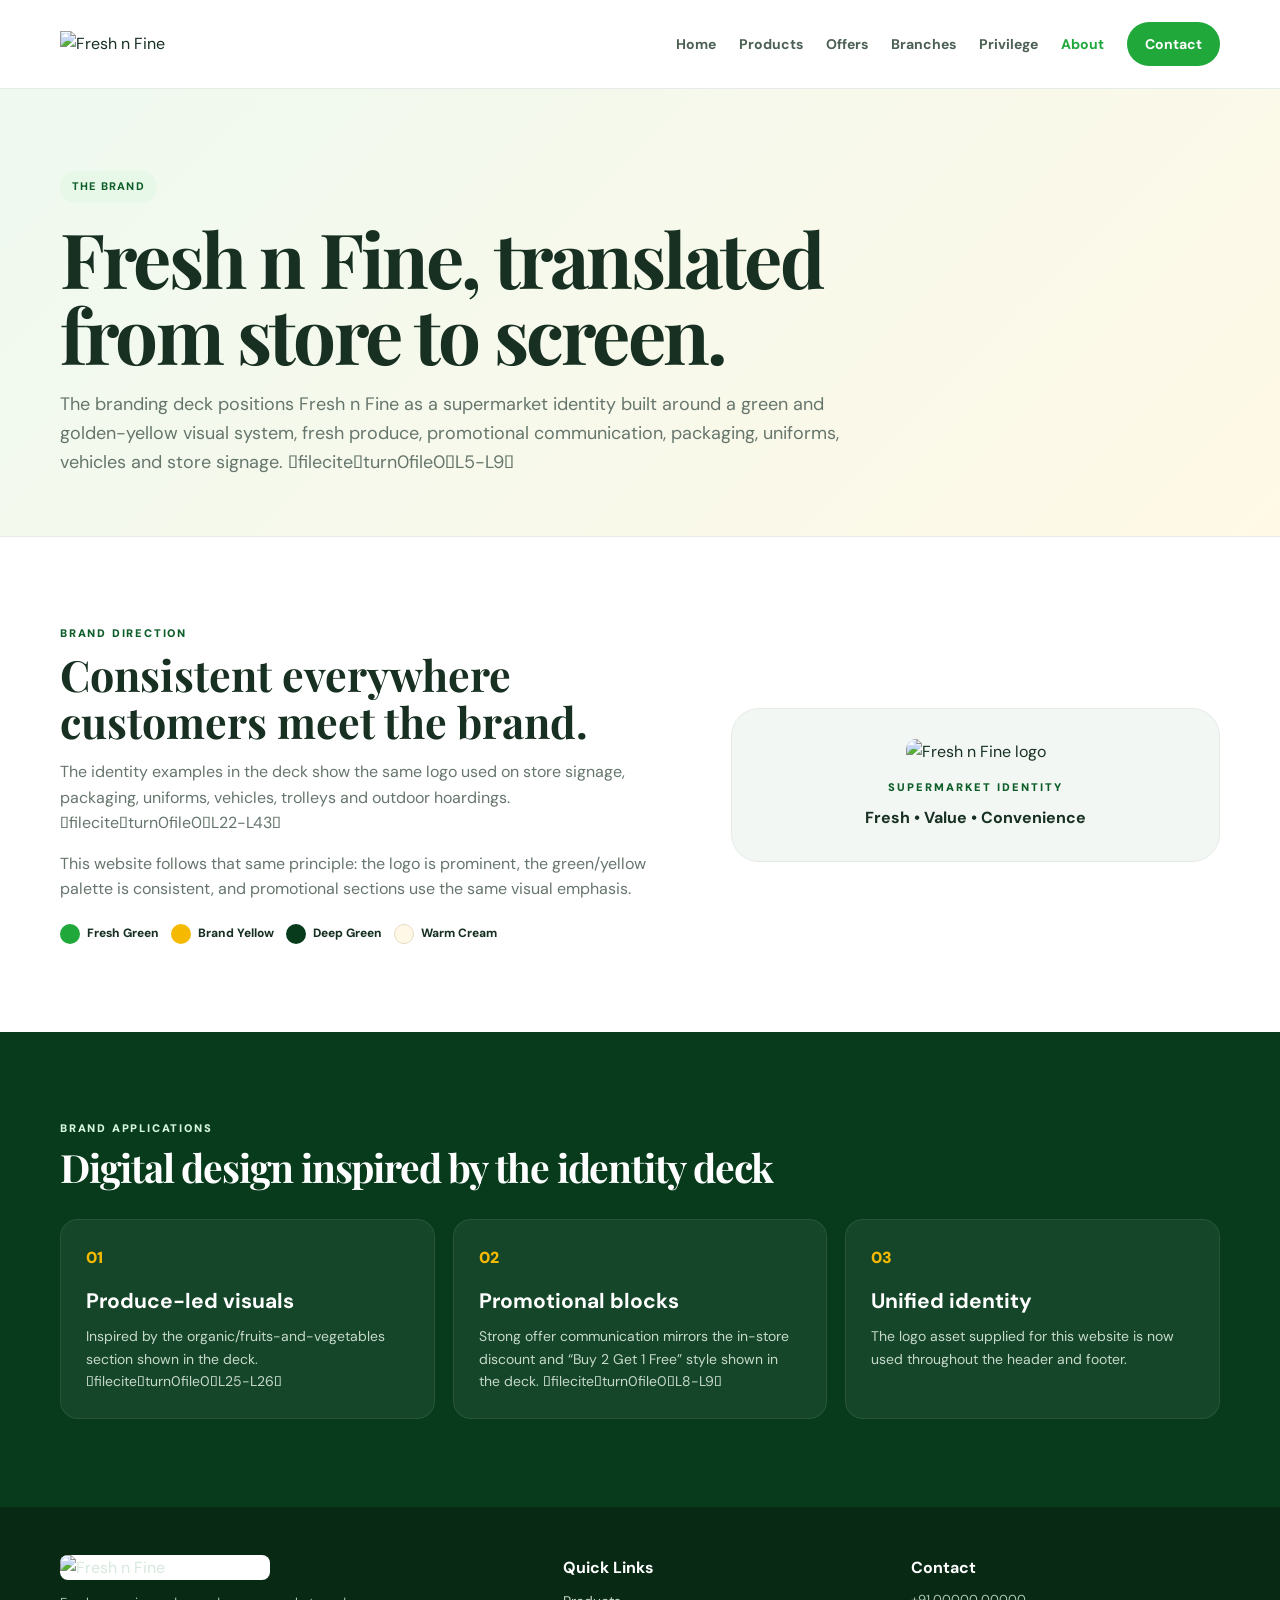
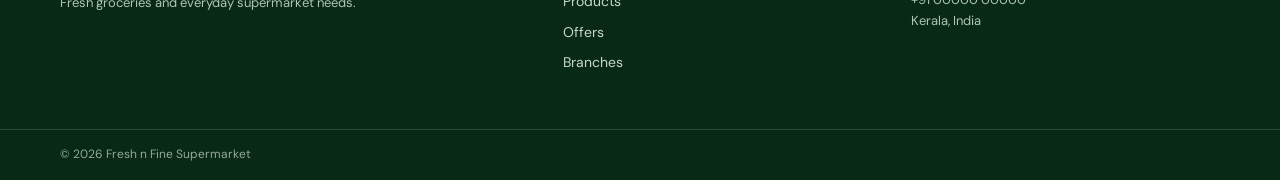
==== about.html @ 80d02c14 "Add files via upload" ====
<!DOCTYPE html>
<html lang="en"><head><meta charset="UTF-8"><meta name="viewport" content="width=device-width, initial-scale=1.0"><meta name="description" content="About Fresh n Fine Supermarket."><title>Fresh n Fine | About</title><link rel="stylesheet" href="style.css"></head>
<body>
<header class="header"><div class="container nav-wrap"><a class="brand" href="index.html"><img src="assets/fresh-n-fine-logo.jpg" alt="Fresh n Fine"></a><button class="menu-toggle" aria-label="Open navigation">☰</button><nav class="nav"><a href="index.html">Home</a><a href="products.html">Products</a><a href="offers.html">Offers</a><a href="branches.html">Branches</a><a href="privilege.html">Privilege</a><a class="active" href="about.html">About</a><a class="nav-button" href="contact.html">Contact</a></nav></div></header>
<main>
<section class="page-hero"><div class="container"><span class="pill">THE BRAND</span><h1>Fresh n Fine, translated from store to screen.</h1><p>The branding deck positions Fresh n Fine as a supermarket identity built around a green and golden-yellow visual system, fresh produce, promotional communication, packaging, uniforms, vehicles and store signage. fileciteturn0file0L5-L9</p></div></section>
<section class="section"><div class="container about-grid-new">
<div><span class="section-kicker">BRAND DIRECTION</span><h2>Consistent everywhere customers meet the brand.</h2><p>The identity examples in the deck show the same logo used on store signage, packaging, uniforms, vehicles, trolleys and outdoor hoardings. fileciteturn0file0L22-L43</p><p>This website follows that same principle: the logo is prominent, the green/yellow palette is consistent, and promotional sections use the same visual emphasis.</p><div class="brand-swatches"><span><i class="swatch swatch-green"></i>Fresh Green</span><span><i class="swatch swatch-yellow"></i>Brand Yellow</span><span><i class="swatch swatch-dark"></i>Deep Green</span><span><i class="swatch swatch-cream"></i>Warm Cream</span></div></div>
<div class="identity-card"><img src="assets/fresh-n-fine-logo.jpg" alt="Fresh n Fine logo"><span>SUPERMARKET IDENTITY</span><b>Fresh • Value • Convenience</b></div>
</div></section>
<section class="section section-dark"><div class="container"><div class="heading-row"><div><span class="section-kicker light">BRAND APPLICATIONS</span><h2>Digital design inspired by the identity deck</h2></div></div><div class="application-grid"><div><span>01</span><h3>Produce-led visuals</h3><p>Inspired by the organic/fruits-and-vegetables section shown in the deck. fileciteturn0file0L25-L26</p></div><div><span>02</span><h3>Promotional blocks</h3><p>Strong offer communication mirrors the in-store discount and “Buy 2 Get 1 Free” style shown in the deck. fileciteturn0file0L8-L9</p></div><div><span>03</span><h3>Unified identity</h3><p>The logo asset supplied for this website is now used throughout the header and footer.</p></div></div></div></section>
</main>
<footer class="footer"><div class="container footer-grid"><div><img src="assets/fresh-n-fine-logo.jpg" class="footer-logo" alt="Fresh n Fine"><p>Fresh groceries and everyday supermarket needs.</p></div><div><h4>Quick Links</h4><a href="products.html">Products</a><a href="offers.html">Offers</a><a href="branches.html">Branches</a></div><div><h4>Contact</h4><p>+91 00000 00000</p><p>Kerala, India</p></div></div><div class="footer-bottom"><div class="container">© <span id="year"></span> Fresh n Fine Supermarket</div></div></footer>
<script src="script.js"></script></body></html>
---- style.css ----
@import url('https://fonts.googleapis.com/css2?family=DM+Sans:wght@400;500;600;700&family=Playfair+Display:wght@700;800&display=swap');
:root{--green:#20a83b;--green-dark:#0e5e2a;--green-deep:#073b1c;--yellow:#f5b900;--orange:#f39a00;--cream:#fff8e6;--text:#173022;--muted:#66766d;--line:#e5ebe6;--white:#fff;--shadow:0 18px 50px rgba(12,64,30,.10)}
*{box-sizing:border-box;margin:0;padding:0}html{scroll-behavior:smooth}body{font-family:"DM Sans",Arial,sans-serif;color:var(--text);background:#fff;line-height:1.6}a{text-decoration:none;color:inherit}.container{width:min(1160px,92%);margin:auto}
.topbar{background:var(--green-deep);color:#d9f6df;font-size:12px}.topbar-inner{display:flex;justify-content:space-between;padding:8px 0}.header{position:sticky;top:0;z-index:50;background:rgba(255,255,255,.96);backdrop-filter:blur(10px);border-bottom:1px solid var(--line)}.nav-wrap{display:flex;align-items:center;justify-content:space-between;min-height:88px;gap:20px}.brand img{width:205px;height:auto;display:block}.nav{display:flex;align-items:center;gap:23px;font-size:14px;font-weight:700}.nav a{padding:10px 0;color:#4c6054}.nav a:hover,.nav a.active{color:var(--green)}.nav-button{background:var(--green);color:#fff!important;border-radius:999px;padding:11px 18px!important}.menu-toggle{display:none;border:0;background:none;font-size:28px;color:var(--green-deep)}
.hero{position:relative;overflow:hidden;background:linear-gradient(135deg,#f3fff4 0%,#fffdf4 48%,#fff 100%);padding:84px 0 70px}.hero-grid{display:grid;grid-template-columns:1.02fr .98fr;gap:56px;align-items:center;position:relative;z-index:2}.pill{display:inline-block;background:#e7f8e8;color:var(--green-dark);padding:7px 12px;border-radius:999px;font-weight:800;font-size:11px;letter-spacing:1.2px}.hero h1,.page-hero h1{font-family:"Playfair Display",Georgia,serif;font-size:clamp(48px,6vw,76px);line-height:1.01;letter-spacing:-2.8px;margin:17px 0}.hero h1 span{color:var(--green)}.hero-copy>p:not(.pill){font-size:18px;color:var(--muted);max-width:600px}.hero-buttons{display:flex;gap:12px;flex-wrap:wrap;margin:28px 0 18px}.btn{display:inline-flex;align-items:center;justify-content:center;border-radius:11px;padding:13px 18px;font-weight:800;border:1px solid transparent;cursor:pointer}.btn-primary{background:var(--green);color:#fff}.btn-primary:hover{background:#14882d}.btn-secondary{border-color:#bad3c0;background:#fff;color:var(--green-dark)}.btn-yellow{background:var(--yellow);color:#3d3200}.btn-dark{background:var(--green-deep);color:#fff}.btn-light{background:#fff;color:var(--green-dark)}.hero-trust{display:flex;gap:14px;flex-wrap:wrap;color:#65766b;font-size:12px}.hero-visual{min-height:470px;position:relative;background:radial-gradient(circle at 50% 45%,#fff 0 25%,#fff7d9 26% 47%,transparent 48%),linear-gradient(160deg,#ffe9a6,#fffdf3);border-radius:40px;box-shadow:var(--shadow);overflow:hidden}.hero-visual:after{content:"";position:absolute;inset:20px;border:2px dashed rgba(32,168,59,.18);border-radius:32px}.fresh-badge{position:absolute;right:22px;top:22px;background:var(--yellow);color:var(--green-deep);width:105px;height:105px;border-radius:50%;display:grid;place-content:center;text-align:center;line-height:1.1;font-weight:800;font-size:12px;z-index:3}.fresh-badge strong{font-size:16px}.produce-orbit{position:absolute;z-index:3;width:76px;height:76px;border-radius:50%;display:grid;place-items:center;background:#fff;box-shadow:0 10px 28px rgba(23,48,34,.12);font-size:40px}.orbit-a{left:12%;top:20%}.orbit-b{right:17%;top:31%}.orbit-c{left:20%;bottom:18%}.orbit-d{right:13%;bottom:17%}.basket{position:absolute;left:50%;bottom:45px;transform:translateX(-50%);width:74%;padding:26px 20px 32px;background:var(--green);border-radius:34px 34px 22px 22px;color:#fff;text-align:center;box-shadow:0 18px 35px rgba(20,120,46,.25)}.basket:before{content:"";position:absolute;left:10%;right:10%;top:-25px;height:40px;border:10px solid var(--green);border-bottom:0;border-radius:40px 40px 0 0}.basket-label{font-weight:900;letter-spacing:1px;font-size:13px}.basket-items{font-size:54px;line-height:1.1;margin-top:7px}
.quick-links{background:#fff;border-bottom:1px solid var(--line)}.quick-grid{display:grid;grid-template-columns:repeat(4,1fr)}.quick-grid>a{display:flex;align-items:center;gap:13px;padding:22px 18px;border-right:1px solid var(--line)}.quick-grid>a:last-child{border-right:0}.quick-grid>a>span{font-size:30px}.quick-grid b{display:block}.quick-grid small{display:block;color:#77867d;font-size:12px}
.section{padding:88px 0}.heading-row{display:flex;align-items:end;justify-content:space-between;gap:20px;margin-bottom:30px}.section-kicker{display:block;color:var(--green-dark);font-size:11px;letter-spacing:1.8px;font-weight:900;margin-bottom:8px}.section-kicker.light{color:#d6f6dd}.heading-row h2,.produce-copy h2,.privilege-box h2,.cta h2{font-family:"Playfair Display",Georgia,serif;font-size:39px;line-height:1.12;letter-spacing:-1.2px}.text-link{color:var(--green);font-weight:800}.category-grid{display:grid;grid-template-columns:repeat(4,1fr);gap:17px}.category-card{position:relative;min-height:260px;padding:25px;border-radius:22px;border:1px solid rgba(0,0,0,.04);overflow:hidden}.category-card>span{font-size:11px;font-weight:900;opacity:.55}.category-icon{font-size:47px;margin:20px 0}.category-card h3{font-size:24px}.category-card p{font-size:14px;margin-top:4px;color:#627067}.category-green{background:#e9f8ea}.category-yellow{background:#fff4cb}.category-cream{background:#fffaf0}.category-dark{background:var(--green-deep);color:#fff}.category-dark p{color:#c2d7c9}
.offer-banner{background:var(--green-deep);color:#fff;padding:52px 0;position:relative;overflow:hidden}.offer-banner:after{content:"";position:absolute;right:-100px;top:-110px;width:300px;height:300px;background:var(--yellow);border-radius:50%;opacity:.9}.offer-banner-inner{display:flex;align-items:center;justify-content:space-between;gap:25px;position:relative;z-index:2}.offer-banner h2{font-family:"Playfair Display",Georgia,serif;font-size:42px}.offer-banner p{color:#c7ddd0;max-width:660px}
.produce-grid{display:grid;grid-template-columns:1.05fr .95fr;gap:55px;align-items:center}.produce-photo{min-height:470px;border-radius:30px;background:linear-gradient(135deg,rgba(9,84,28,.35),rgba(9,84,28,.65)),url("assets/fresh-n-fine-logo.jpg") center/cover no-repeat;position:relative;overflow:hidden}.produce-photo:after{content:"🥬  🍅  🥕  🍊  🍎  🥦";position:absolute;left:25px;bottom:25px;font-size:46px;word-spacing:12px;filter:drop-shadow(0 7px 8px rgba(0,0,0,.15))}.photo-overlay{position:absolute;left:28px;right:28px;top:28px;color:#fff}.photo-overlay h2{font-family:"Playfair Display",Georgia,serif;font-size:42px;max-width:520px;line-height:1.05}.photo-overlay p{max-width:560px;margin-top:12px;color:#e8f7ed}.produce-copy>p{color:var(--muted);margin:14px 0}.check-list{display:grid;gap:9px;margin:18px 0 25px}.check-list div{font-weight:700;font-size:14px}
.privilege-preview{background:var(--cream);padding:72px 0}.privilege-box{display:grid;grid-template-columns:360px 1fr;gap:55px;align-items:center}.privilege-box p{color:var(--muted);margin:15px 0 22px}.privilege-card-art,.card-mock{border-radius:23px;background:linear-gradient(135deg,#07130d,#173e26 60%,#e6a900);color:#fff;padding:24px;min-height:225px;box-shadow:0 22px 45px rgba(20,50,30,.2);position:relative;overflow:hidden}.privilege-card-art:after,.card-mock:after{content:"";position:absolute;right:-50px;bottom:-50px;width:190px;height:190px;border:16px solid rgba(245,185,0,.75);border-radius:50%}.pc-logo{width:42px;height:42px;border-radius:50%;background:var(--yellow);color:var(--green-deep);display:grid;place-items:center;font-weight:900}.pc-title{font-size:20px;font-weight:800;margin-top:9px}.pc-sub{font-size:10px;letter-spacing:2px}.pc-name{font-family:cursive;font-size:42px;color:var(--yellow);margin-top:25px}.privilege-card-art small{background:var(--yellow);color:#3d3200;padding:5px 8px;position:absolute;right:18px;bottom:18px;font-weight:900}
.branch-preview{background:#f8fbf8}.branch-mini-grid{display:grid;grid-template-columns:repeat(3,1fr);gap:16px}.branch-mini-grid a{background:#fff;border:1px solid var(--line);border-radius:18px;padding:24px;display:block}.branch-mini-grid strong{display:block;color:var(--green);font-size:13px}.branch-mini-grid span{display:block;font-size:20px;font-weight:800;margin:8px 0 2px}.branch-mini-grid small{color:#728077}
.cta{background:var(--green);color:#fff;padding:56px 0}.cta-inner{display:flex;align-items:center;justify-content:space-between;gap:25px}.cta p{color:#d8f0de;margin-top:9px}
.footer{background:#082914;color:#d7e8dc;margin-top:0}.footer-grid{display:grid;grid-template-columns:1.5fr 1fr 1fr;gap:40px;padding:48px 0}.footer-logo{width:210px;height:auto;background:#fff;border-radius:8px;display:block;margin-bottom:13px}.footer p{color:#aec4b5;font-size:13px}.footer h4{color:#fff;margin-bottom:10px}.footer a{display:block;margin-bottom:8px;color:#c6d7cc;font-size:14px}.footer-bottom{border-top:1px solid #244b33;padding:15px 0;color:#92a99b;font-size:12px}
.page-hero{background:linear-gradient(135deg,#eff9f0,#fff9e6);padding:82px 0 60px;border-bottom:1px solid var(--line)}.page-hero h1{max-width:820px}.page-hero p:last-child{max-width:780px;color:var(--muted);font-size:18px}
.toolbar{display:flex;align-items:end;justify-content:space-between;gap:20px;margin-bottom:42px}.search{width:330px;max-width:100%;padding:13px 15px;border:1px solid #ccd8ce;border-radius:11px;font:inherit;outline:none}.product-section{margin-bottom:54px}.section-title{display:flex;justify-content:space-between;align-items:end;border-bottom:1px solid var(--line);padding-bottom:12px;margin-bottom:18px}.section-title h2{font-family:"Playfair Display",Georgia,serif;font-size:32px}.section-title span{font-size:12px;color:var(--green);font-weight:800}.product-grid{display:grid;grid-template-columns:repeat(4,1fr);gap:16px}.product-card{border:1px solid var(--line);border-radius:18px;padding:18px;background:#fff;transition:.2s}.product-card:hover{transform:translateY(-3px);box-shadow:var(--shadow)}.product-card.hidden{display:none}.product-icon{background:#f4faf4;border-radius:13px;padding:17px;text-align:center;font-size:42px;margin-bottom:15px}.product-card h3{font-size:19px}.product-card p{color:#6a7870;font-size:13px;margin:3px 0 10px}.product-card b{color:var(--green);font-size:12px}
.offer-grid{display:grid;grid-template-columns:1.2fr .8fr;gap:18px}.deal-card{min-height:275px;border-radius:25px;padding:31px;display:flex;flex-direction:column;align-items:flex-start;justify-content:flex-end;overflow:hidden}.deal-card span{font-size:10px;letter-spacing:1.5px;font-weight:900}.deal-card h2{font-family:"Playfair Display",Georgia,serif;font-size:37px;line-height:1.04;margin:8px 0}.deal-card p{max-width:520px;margin-bottom:20px}.deal-main{background:linear-gradient(145deg,#0d4f23,#20a83b);color:#fff}.deal-main p,.deal-green p{color:#d5ecdc}.deal-yellow{background:var(--yellow);color:#3d3200}.deal-green{background:#eaf8ea;color:var(--green-deep)}.deal-photo{background:linear-gradient(125deg,rgba(9,54,22,.75),rgba(25,112,40,.75)),url("assets/fresh-n-fine-logo.jpg") center/cover;color:#fff}.light-link{color:#fff}.offer-note{padding:18px 20px;background:#f8fbf8;border-left:4px solid var(--yellow);margin-top:25px;color:#5e6d65}
.branch-grid-large{display:grid;grid-template-columns:repeat(2,1fr);gap:18px}.branch-card-new{background:#fff;border:1px solid var(--line);border-radius:22px;padding:28px;position:relative}.branch-no{position:absolute;right:23px;top:20px;color:var(--yellow);font-weight:900}.branch-card-new h2{font-family:"Playfair Display",Georgia,serif;font-size:32px;margin:8px 0}.branch-card-new p{color:var(--muted);margin-bottom:14px}.branch-meta{display:flex;gap:12px;flex-wrap:wrap;color:#67766d;font-size:12px;margin-bottom:18px}.branch-actions{display:flex;gap:10px;flex-wrap:wrap}
.privilege-layout{display:grid;grid-template-columns:420px 1fr;gap:70px;align-items:center}.card-mock{min-height:270px;padding:28px}.pc-top{display:flex;gap:10px;align-items:center}.pc-circle{width:48px;height:48px;background:var(--yellow);border-radius:50%;color:var(--green-deep);display:grid;place-items:center;font-weight:900}.pc-top small{display:block;font-size:9px;letter-spacing:2px}.pc-script{font-family:cursive;font-size:54px;color:var(--yellow);margin-top:38px}.pc-bottom{position:absolute;bottom:22px;left:28px;right:28px;display:flex;justify-content:space-between;font-size:10px;letter-spacing:1px}.privilege-layout h2{font-family:"Playfair Display",Georgia,serif;font-size:40px;line-height:1.08}.name-list{display:flex;gap:10px;flex-wrap:wrap;margin:23px 0}.name-list div{background:#eff8f0;border:1px solid #d4e9d6;color:var(--green-dark);padding:9px 12px;border-radius:999px;font-weight:800;font-size:13px}.section-light{background:#f8fbf8}.benefit-grid{display:grid;grid-template-columns:repeat(3,1fr);gap:17px}.benefit-grid>div{background:#fff;border:1px solid var(--line);padding:25px;border-radius:18px}.benefit-grid b{color:var(--green);font-size:13px}.benefit-grid h3{margin:13px 0 4px}.benefit-grid p{color:var(--muted);font-size:14px}
.about-grid-new{display:grid;grid-template-columns:1fr .8fr;gap:60px;align-items:center}.about-grid-new h2{font-family:"Playfair Display",Georgia,serif;font-size:43px;line-height:1.08}.about-grid-new p{color:var(--muted);margin-top:15px}.identity-card{background:#f3f7f3;border:1px solid var(--line);border-radius:28px;padding:30px;text-align:center}.identity-card img{width:100%;max-width:360px;border-radius:10px}.identity-card span{display:block;color:var(--green-dark);letter-spacing:2px;font-size:11px;font-weight:900;margin-top:15px}.identity-card b{display:block;margin-top:8px}.brand-swatches{display:flex;gap:12px;flex-wrap:wrap;margin-top:22px}.brand-swatches span{display:flex;align-items:center;gap:7px;font-size:12px;font-weight:800}.swatch{width:20px;height:20px;border-radius:50%;display:inline-block}.swatch-green{background:var(--green)}.swatch-yellow{background:var(--yellow)}.swatch-dark{background:var(--green-deep)}.swatch-cream{background:var(--cream);border:1px solid #e5ddc0}.section-dark{background:var(--green-deep);color:#fff}.application-grid{display:grid;grid-template-columns:repeat(3,1fr);gap:18px}.application-grid>div{background:rgba(255,255,255,.06);border:1px solid rgba(255,255,255,.08);padding:25px;border-radius:18px}.application-grid span{color:var(--yellow);font-weight:900}.application-grid h3{font-size:21px;margin:14px 0 7px}.application-grid p{color:#c6d9cc;font-size:14px}
.contact-layout{display:grid;grid-template-columns:.85fr 1.15fr;gap:55px}.contact-details h2{font-family:"Playfair Display",Georgia,serif;font-size:42px;line-height:1.08;margin:5px 0 25px}.contact-box{display:flex;justify-content:space-between;gap:15px;border:1px solid var(--line);border-radius:15px;padding:16px;margin-bottom:11px}.contact-box span{color:#697870}.form-card{background:#f7faf7;border-radius:24px;padding:30px;display:grid;gap:15px}.form-card h2{font-family:"Playfair Display",Georgia,serif;font-size:31px}.form-card label{display:grid;gap:7px;font-weight:700;font-size:13px}.form-card input,.form-card textarea{font:inherit;border:1px solid #cedbd2;border-radius:10px;padding:12px;background:#fff;outline:none}.form-card input:focus,.form-card textarea:focus{border-color:var(--green);box-shadow:0 0 0 3px rgba(32,168,59,.10)}.form-card small{color:#7b8780}
@media(max-width:980px){.hero-grid,.produce-grid,.privilege-box,.privilege-layout,.about-grid-new,.contact-layout{grid-template-columns:1fr}.hero-visual{min-height:420px}.category-grid,.product-grid{grid-template-columns:repeat(2,1fr)}.quick-grid{grid-template-columns:repeat(2,1fr)}.quick-grid>a:nth-child(2){border-right:0}.offer-grid{grid-template-columns:1fr}.branch-grid-large,.benefit-grid,.application-grid{grid-template-columns:1fr}.footer-grid{grid-template-columns:1fr 1fr}.nav{display:none;position:absolute;top:88px;left:0;right:0;background:#fff;padding:15px 4%;border-bottom:1px solid var(--line);flex-direction:column;align-items:stretch}.nav.open{display:flex}.menu-toggle{display:block}.brand img{width:180px}}
@media(max-width:620px){.topbar-inner{flex-direction:column;gap:2px}.hero{padding:60px 0 50px}.hero h1,.page-hero h1{font-size:45px}.hero-visual{min-height:350px}.basket{width:82%;bottom:35px}.basket-items{font-size:39px}.orbit-a,.orbit-c{left:6%}.orbit-b,.orbit-d{right:6%}.heading-row,.offer-banner-inner,.cta-inner,.toolbar{align-items:flex-start;flex-direction:column}.category-grid,.product-grid,.quick-grid,.branch-grid-large{grid-template-columns:1fr}.quick-grid>a{border-right:0;border-bottom:1px solid var(--line)}.quick-grid>a:last-child{border-bottom:0}.section{padding:65px 0}.footer-grid{grid-template-columns:1fr}.privilege-box{gap:35px}.card-mock{min-height:240px}.produce-photo{min-height:380px}.about-grid-new h2,.contact-details h2,.privilege-layout h2{font-size:34px}}
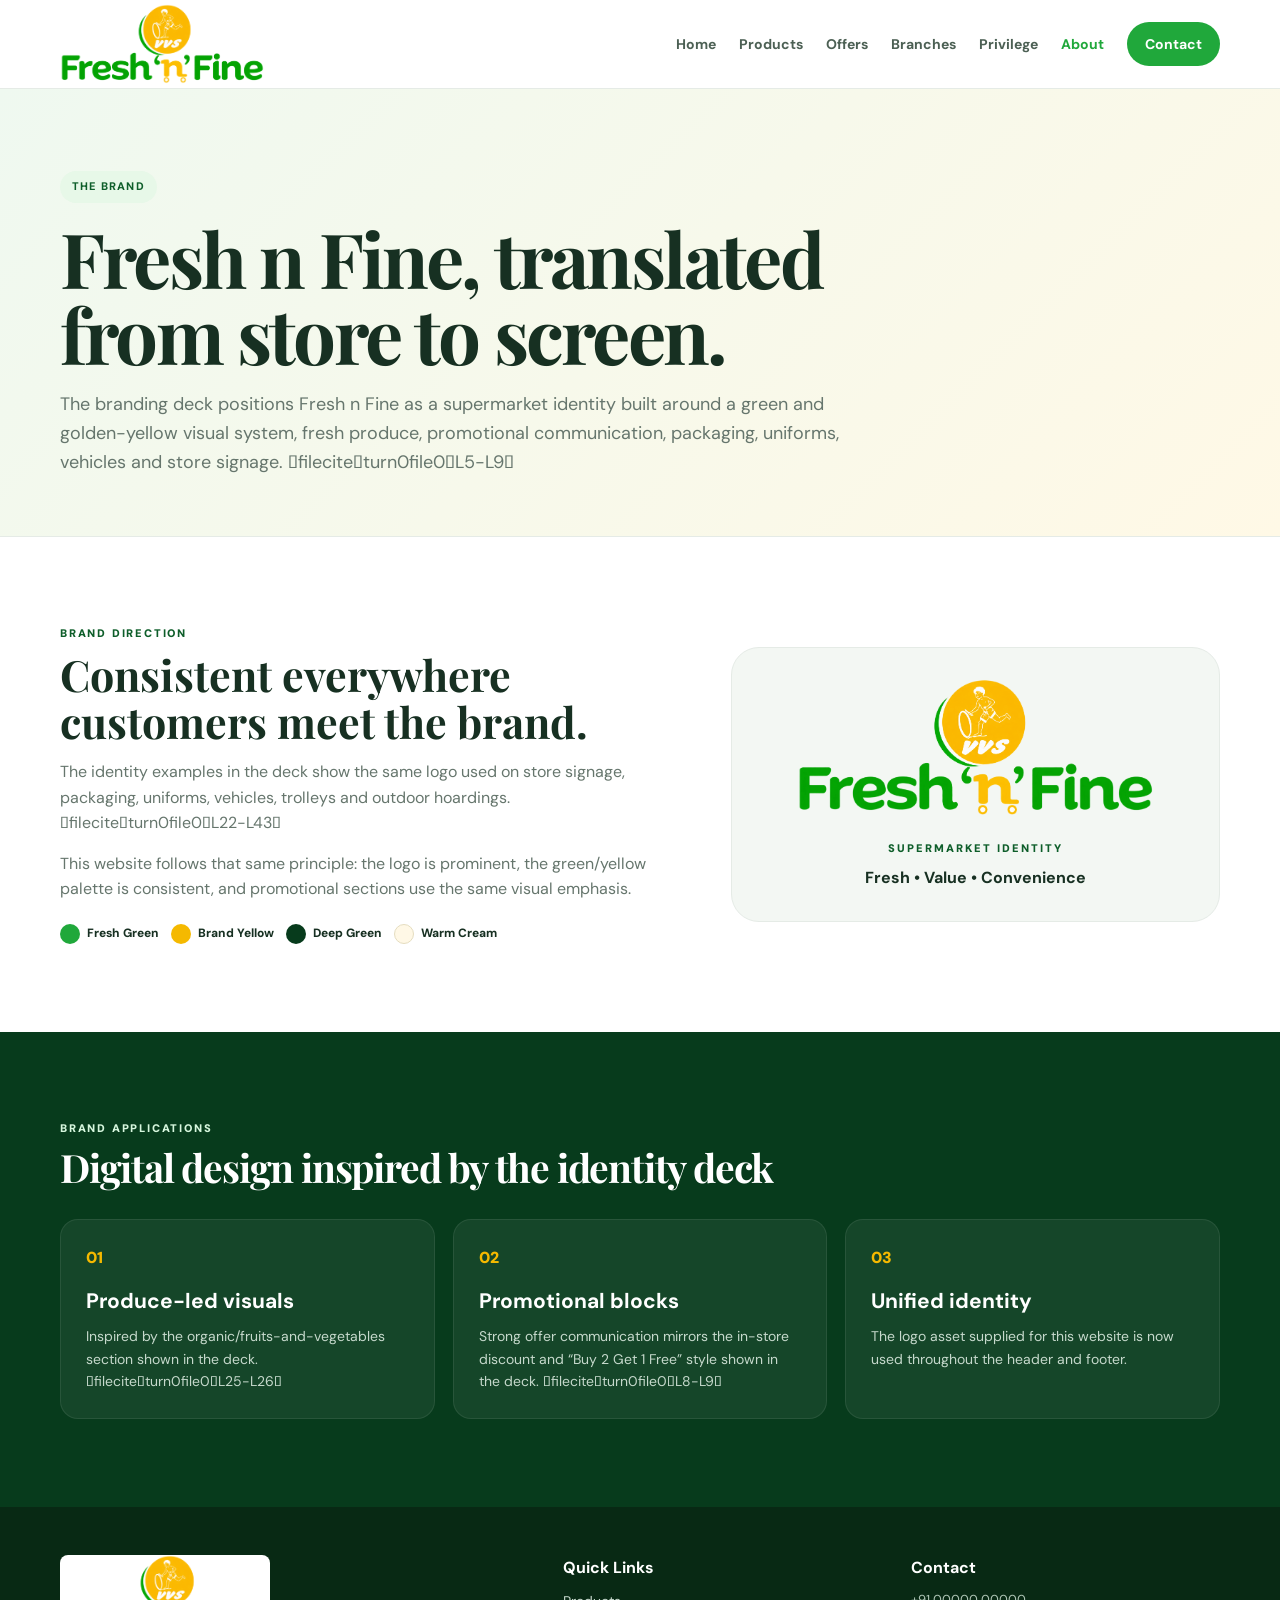
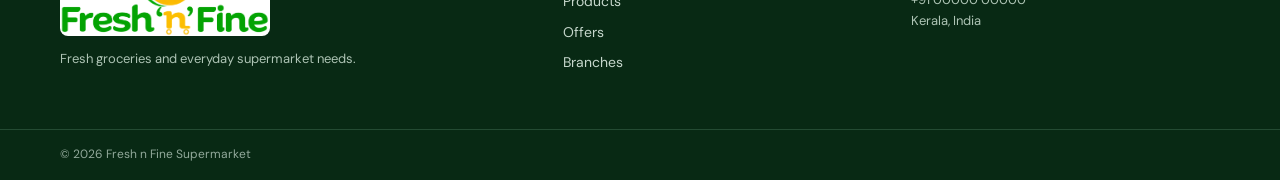
==== commit 7475be8a: "Update about.html" ====
--- a/about.html
+++ b/about.html
@@ -1,14 +1,14 @@
 <!DOCTYPE html>
 <html lang="en"><head><meta charset="UTF-8"><meta name="viewport" content="width=device-width, initial-scale=1.0"><meta name="description" content="About Fresh n Fine Supermarket."><title>Fresh n Fine | About</title><link rel="stylesheet" href="style.css"></head>
 <body>
-<header class="header"><div class="container nav-wrap"><a class="brand" href="index.html"><img src="assets/fresh-n-fine-logo.jpg" alt="Fresh n Fine"></a><button class="menu-toggle" aria-label="Open navigation">☰</button><nav class="nav"><a href="index.html">Home</a><a href="products.html">Products</a><a href="offers.html">Offers</a><a href="branches.html">Branches</a><a href="privilege.html">Privilege</a><a class="active" href="about.html">About</a><a class="nav-button" href="contact.html">Contact</a></nav></div></header>
+<header class="header"><div class="container nav-wrap"><a class="brand" href="index.html"><img src="assets/fresh-n-fine-logo.png" alt="Fresh n Fine"></a><button class="menu-toggle" aria-label="Open navigation">☰</button><nav class="nav"><a href="index.html">Home</a><a href="products.html">Products</a><a href="offers.html">Offers</a><a href="branches.html">Branches</a><a href="privilege.html">Privilege</a><a class="active" href="about.html">About</a><a class="nav-button" href="contact.html">Contact</a></nav></div></header>
 <main>
 <section class="page-hero"><div class="container"><span class="pill">THE BRAND</span><h1>Fresh n Fine, translated from store to screen.</h1><p>The branding deck positions Fresh n Fine as a supermarket identity built around a green and golden-yellow visual system, fresh produce, promotional communication, packaging, uniforms, vehicles and store signage. fileciteturn0file0L5-L9</p></div></section>
 <section class="section"><div class="container about-grid-new">
 <div><span class="section-kicker">BRAND DIRECTION</span><h2>Consistent everywhere customers meet the brand.</h2><p>The identity examples in the deck show the same logo used on store signage, packaging, uniforms, vehicles, trolleys and outdoor hoardings. fileciteturn0file0L22-L43</p><p>This website follows that same principle: the logo is prominent, the green/yellow palette is consistent, and promotional sections use the same visual emphasis.</p><div class="brand-swatches"><span><i class="swatch swatch-green"></i>Fresh Green</span><span><i class="swatch swatch-yellow"></i>Brand Yellow</span><span><i class="swatch swatch-dark"></i>Deep Green</span><span><i class="swatch swatch-cream"></i>Warm Cream</span></div></div>
-<div class="identity-card"><img src="assets/fresh-n-fine-logo.jpg" alt="Fresh n Fine logo"><span>SUPERMARKET IDENTITY</span><b>Fresh • Value • Convenience</b></div>
+<div class="identity-card"><img src="assets/fresh-n-fine-logo.png" alt="Fresh n Fine logo"><span>SUPERMARKET IDENTITY</span><b>Fresh • Value • Convenience</b></div>
 </div></section>
 <section class="section section-dark"><div class="container"><div class="heading-row"><div><span class="section-kicker light">BRAND APPLICATIONS</span><h2>Digital design inspired by the identity deck</h2></div></div><div class="application-grid"><div><span>01</span><h3>Produce-led visuals</h3><p>Inspired by the organic/fruits-and-vegetables section shown in the deck. fileciteturn0file0L25-L26</p></div><div><span>02</span><h3>Promotional blocks</h3><p>Strong offer communication mirrors the in-store discount and “Buy 2 Get 1 Free” style shown in the deck. fileciteturn0file0L8-L9</p></div><div><span>03</span><h3>Unified identity</h3><p>The logo asset supplied for this website is now used throughout the header and footer.</p></div></div></div></section>
 </main>
-<footer class="footer"><div class="container footer-grid"><div><img src="assets/fresh-n-fine-logo.jpg" class="footer-logo" alt="Fresh n Fine"><p>Fresh groceries and everyday supermarket needs.</p></div><div><h4>Quick Links</h4><a href="products.html">Products</a><a href="offers.html">Offers</a><a href="branches.html">Branches</a></div><div><h4>Contact</h4><p>+91 00000 00000</p><p>Kerala, India</p></div></div><div class="footer-bottom"><div class="container">© <span id="year"></span> Fresh n Fine Supermarket</div></div></footer>
+<footer class="footer"><div class="container footer-grid"><div><img src="assets/fresh-n-fine-logo.png" class="footer-logo" alt="Fresh n Fine"><p>Fresh groceries and everyday supermarket needs.</p></div><div><h4>Quick Links</h4><a href="products.html">Products</a><a href="offers.html">Offers</a><a href="branches.html">Branches</a></div><div><h4>Contact</h4><p>+91 00000 00000</p><p>Kerala, India</p></div></div><div class="footer-bottom"><div class="container">© <span id="year"></span> Fresh n Fine Supermarket</div></div></footer>
 <script src="script.js"></script></body></html>
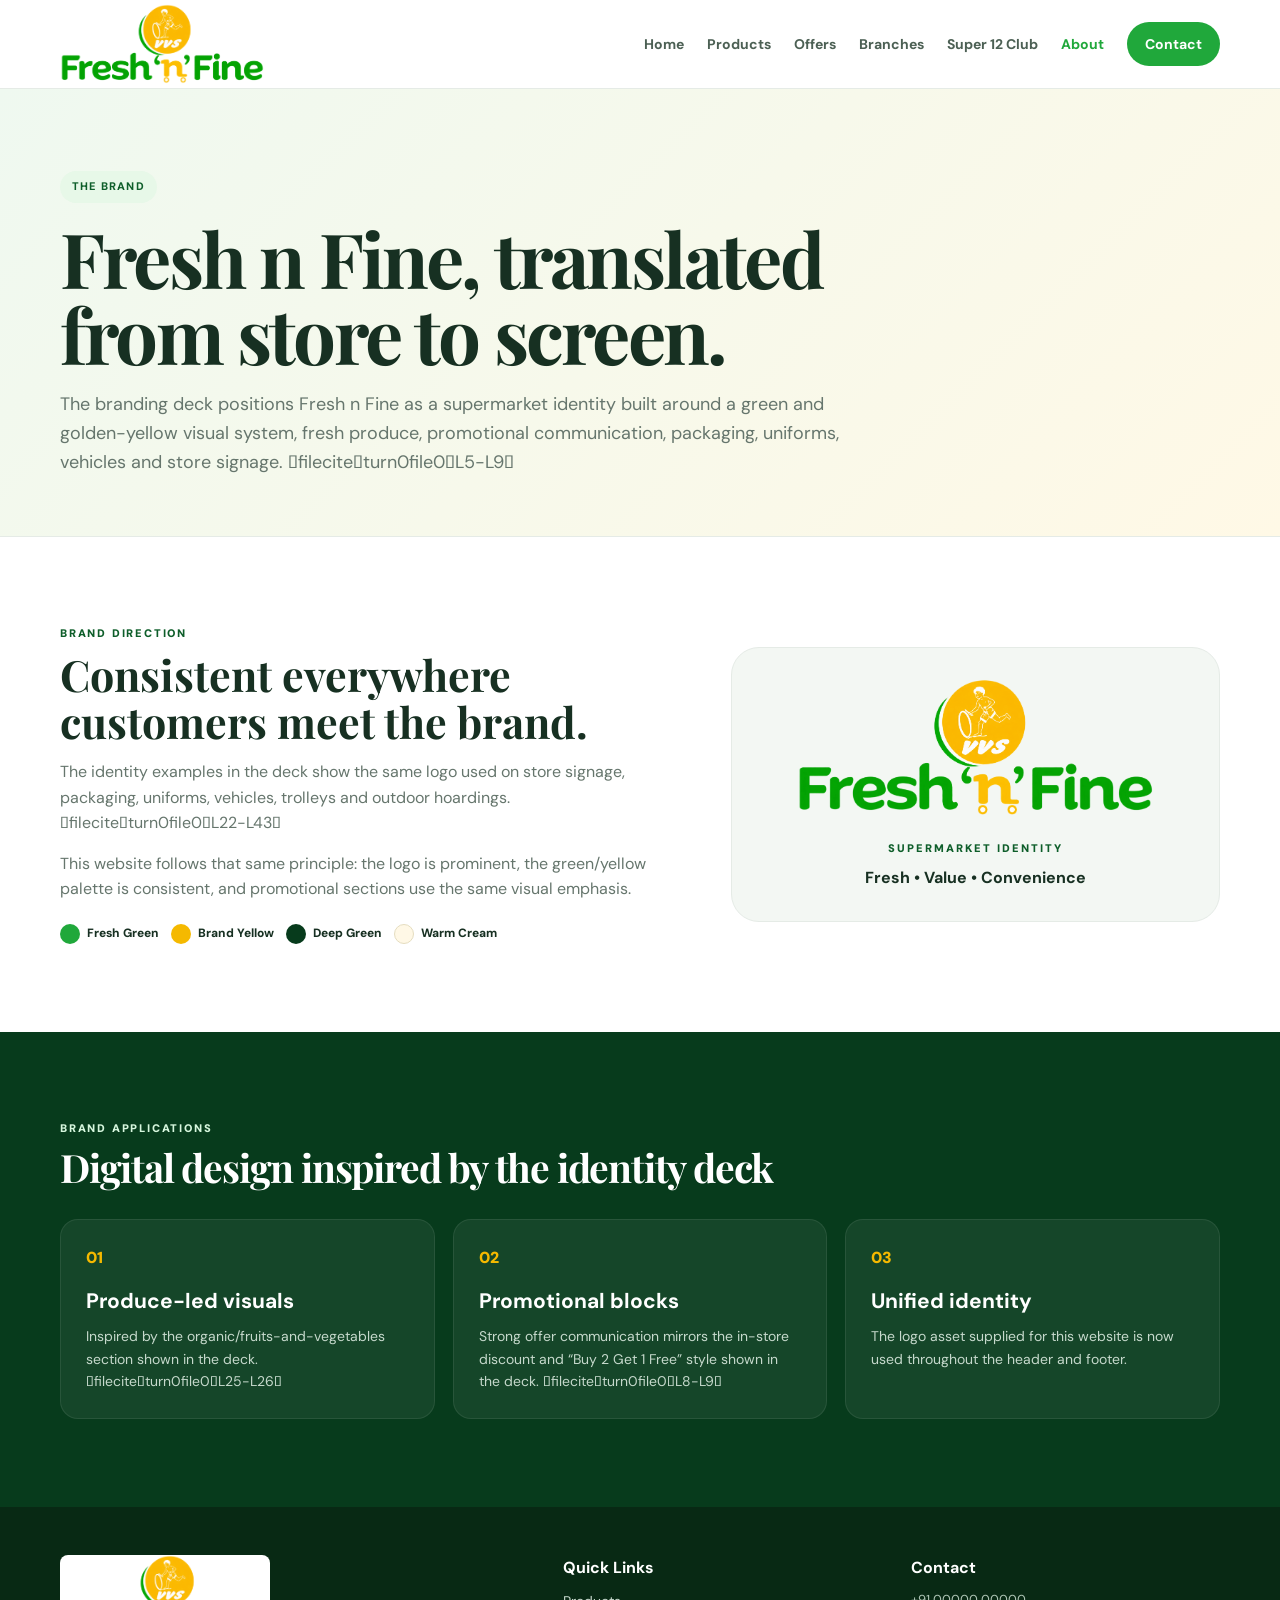
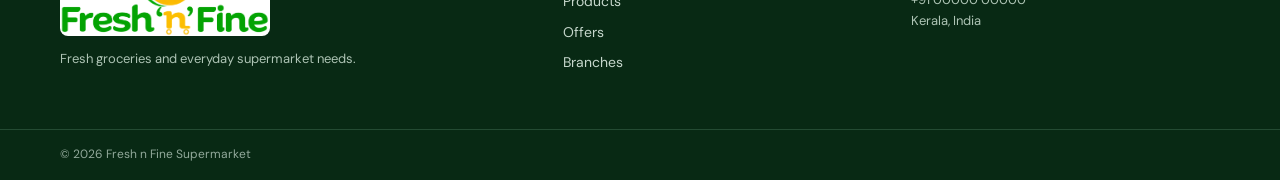
==== commit e4fd06c0: "Update about.html" ====
--- a/about.html
+++ b/about.html
@@ -1,7 +1,7 @@
 <!DOCTYPE html>
 <html lang="en"><head><meta charset="UTF-8"><meta name="viewport" content="width=device-width, initial-scale=1.0"><meta name="description" content="About Fresh n Fine Supermarket."><title>Fresh n Fine | About</title><link rel="stylesheet" href="style.css"></head>
 <body>
-<header class="header"><div class="container nav-wrap"><a class="brand" href="index.html"><img src="assets/fresh-n-fine-logo.png" alt="Fresh n Fine"></a><button class="menu-toggle" aria-label="Open navigation">☰</button><nav class="nav"><a href="index.html">Home</a><a href="products.html">Products</a><a href="offers.html">Offers</a><a href="branches.html">Branches</a><a href="privilege.html">Privilege</a><a class="active" href="about.html">About</a><a class="nav-button" href="contact.html">Contact</a></nav></div></header>
+<header class="header"><div class="container nav-wrap"><a class="brand" href="index.html"><img src="assets/fresh-n-fine-logo.png" alt="Fresh n Fine"></a><button class="menu-toggle" aria-label="Open navigation">☰</button><nav class="nav"><a href="index.html">Home</a><a href="products.html">Products</a><a href="offers.html">Offers</a><a href="branches.html">Branches</a><a href="privilege.html">Super 12 Club</a><a class="active" href="about.html">About</a><a class="nav-button" href="contact.html">Contact</a></nav></div></header>
 <main>
 <section class="page-hero"><div class="container"><span class="pill">THE BRAND</span><h1>Fresh n Fine, translated from store to screen.</h1><p>The branding deck positions Fresh n Fine as a supermarket identity built around a green and golden-yellow visual system, fresh produce, promotional communication, packaging, uniforms, vehicles and store signage. fileciteturn0file0L5-L9</p></div></section>
 <section class="section"><div class="container about-grid-new">
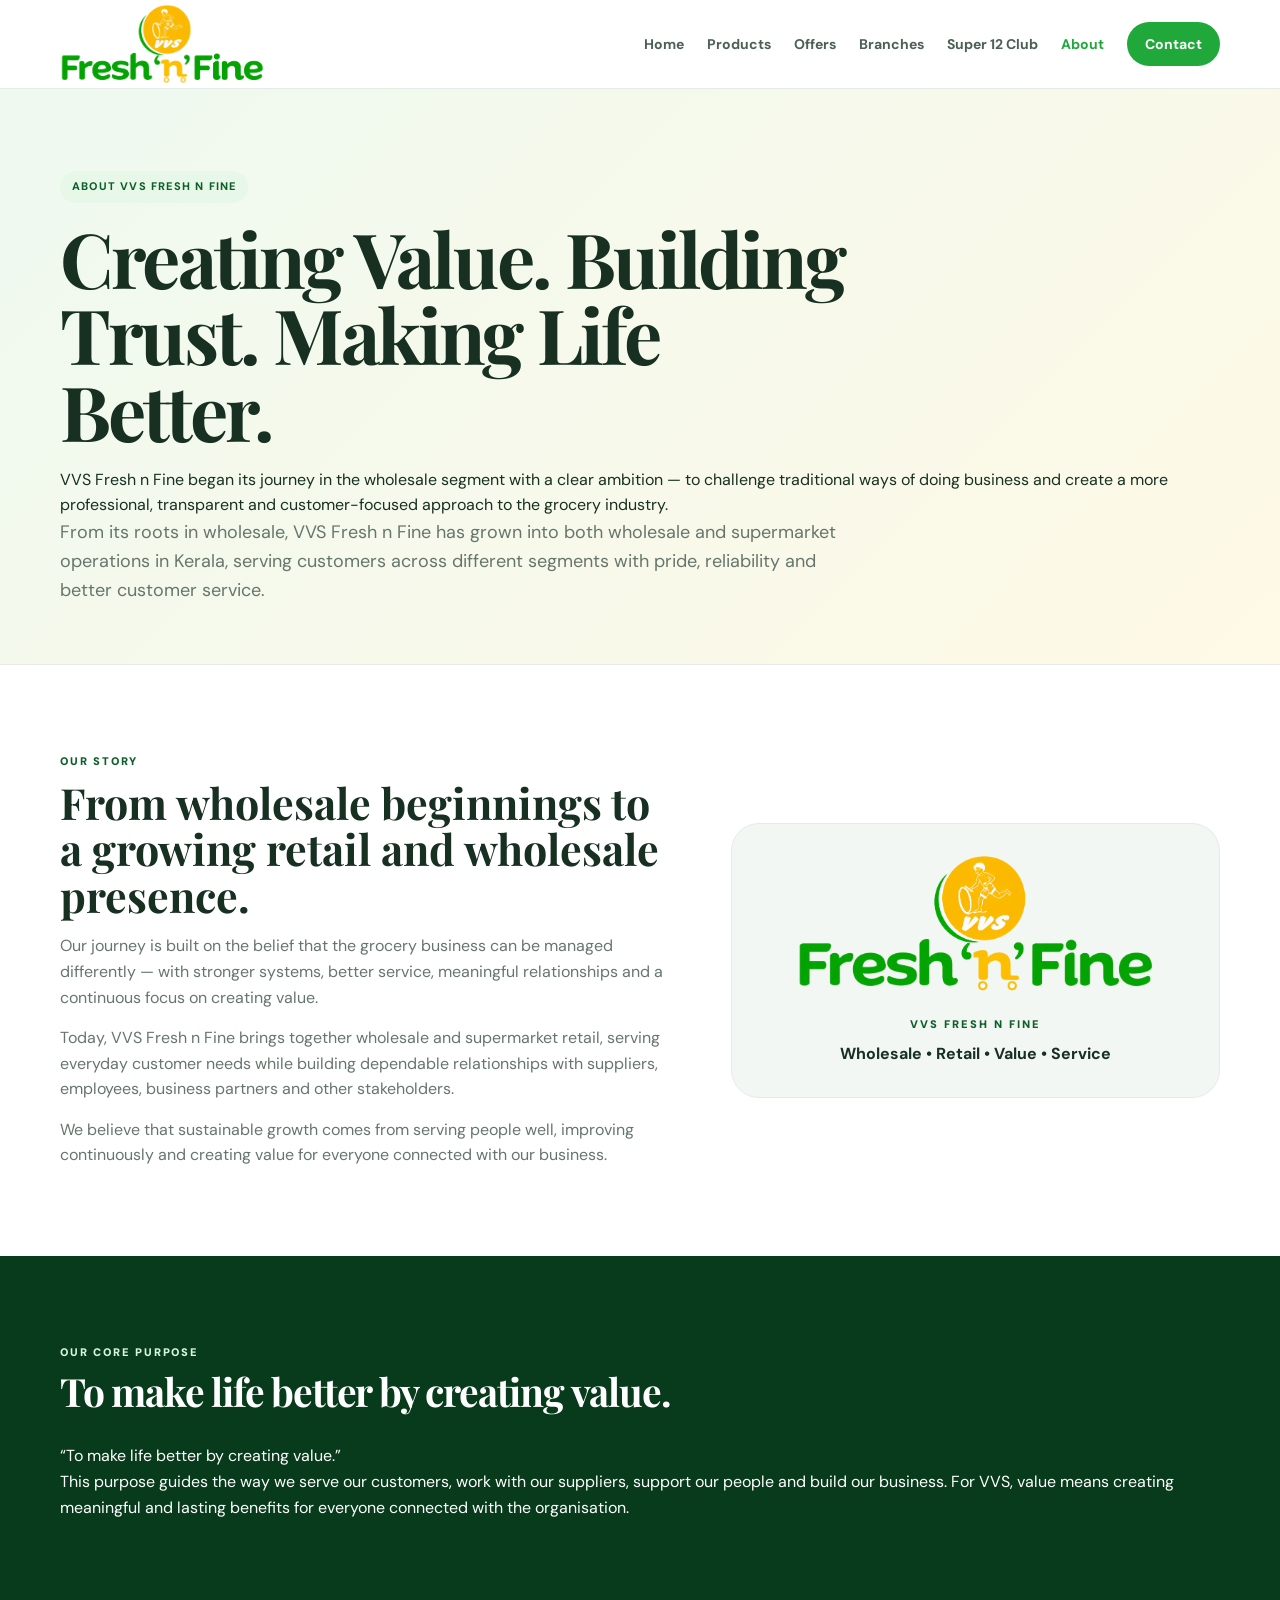
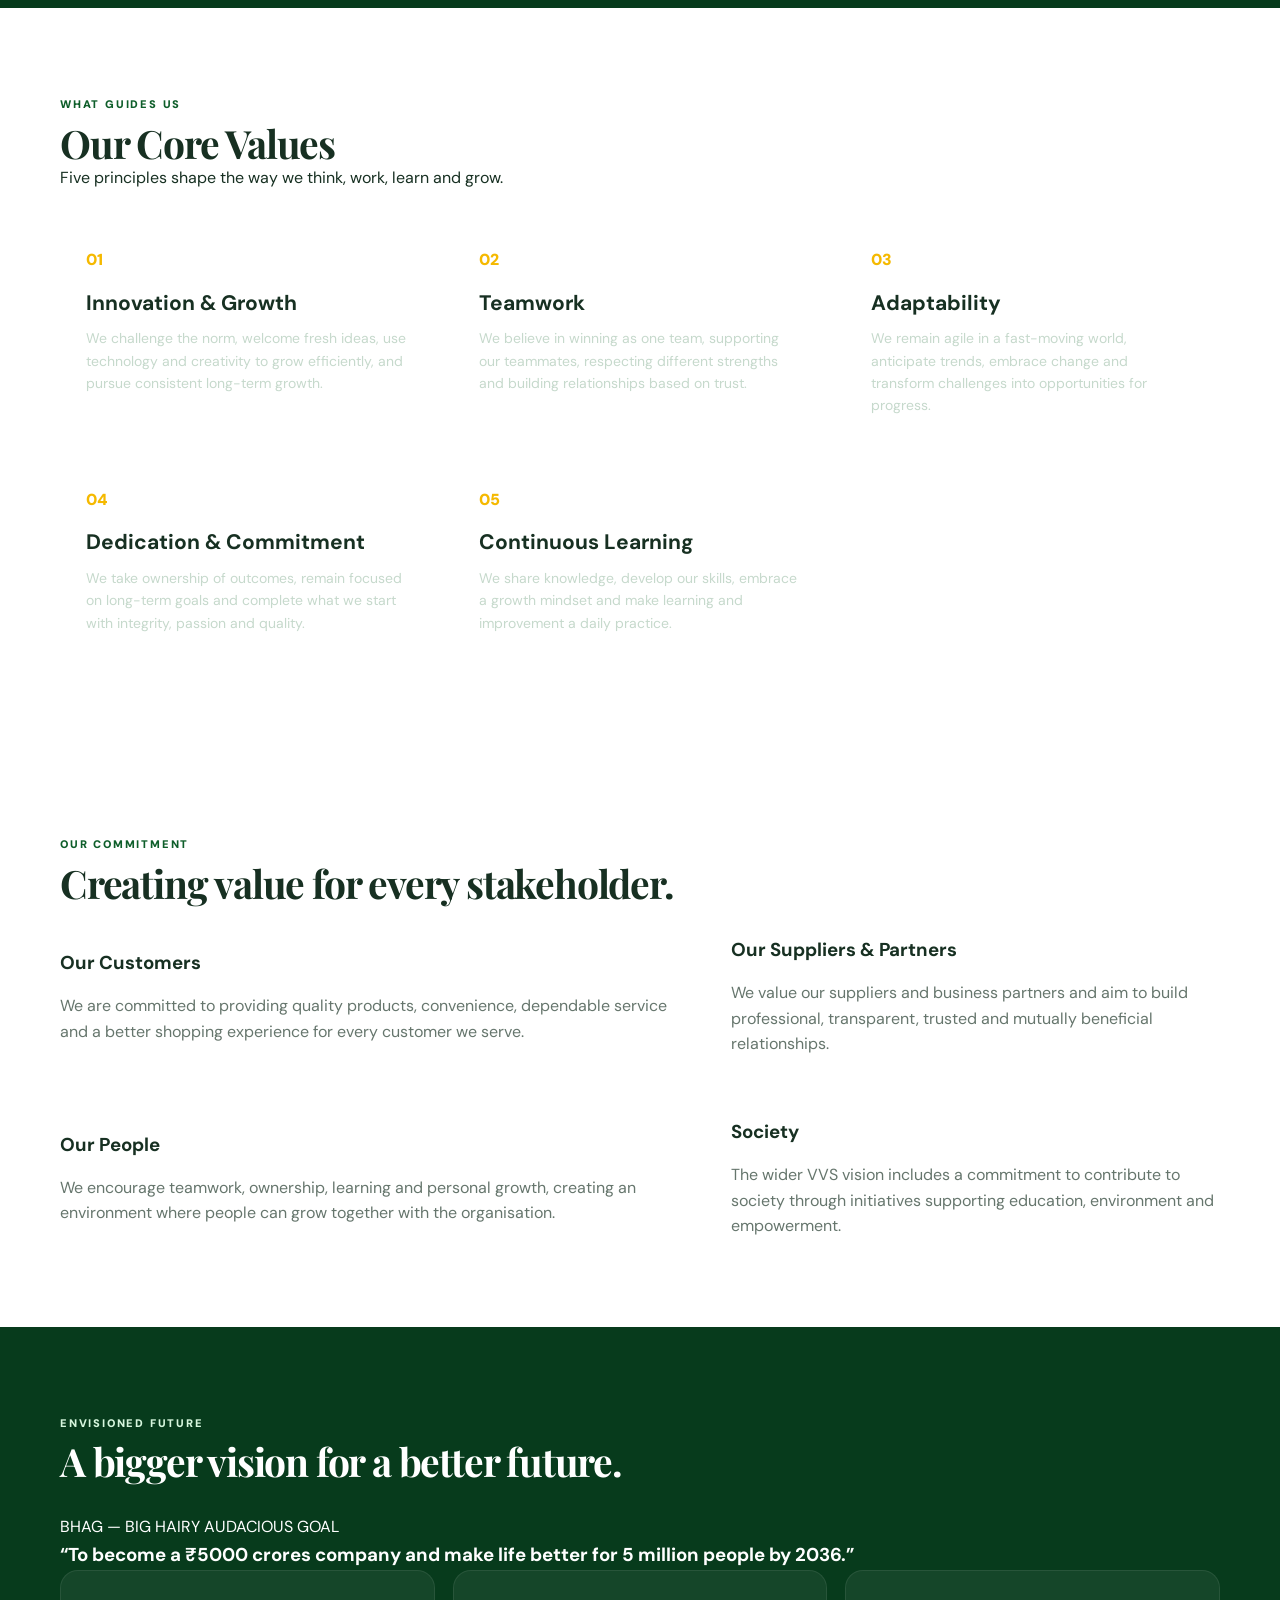
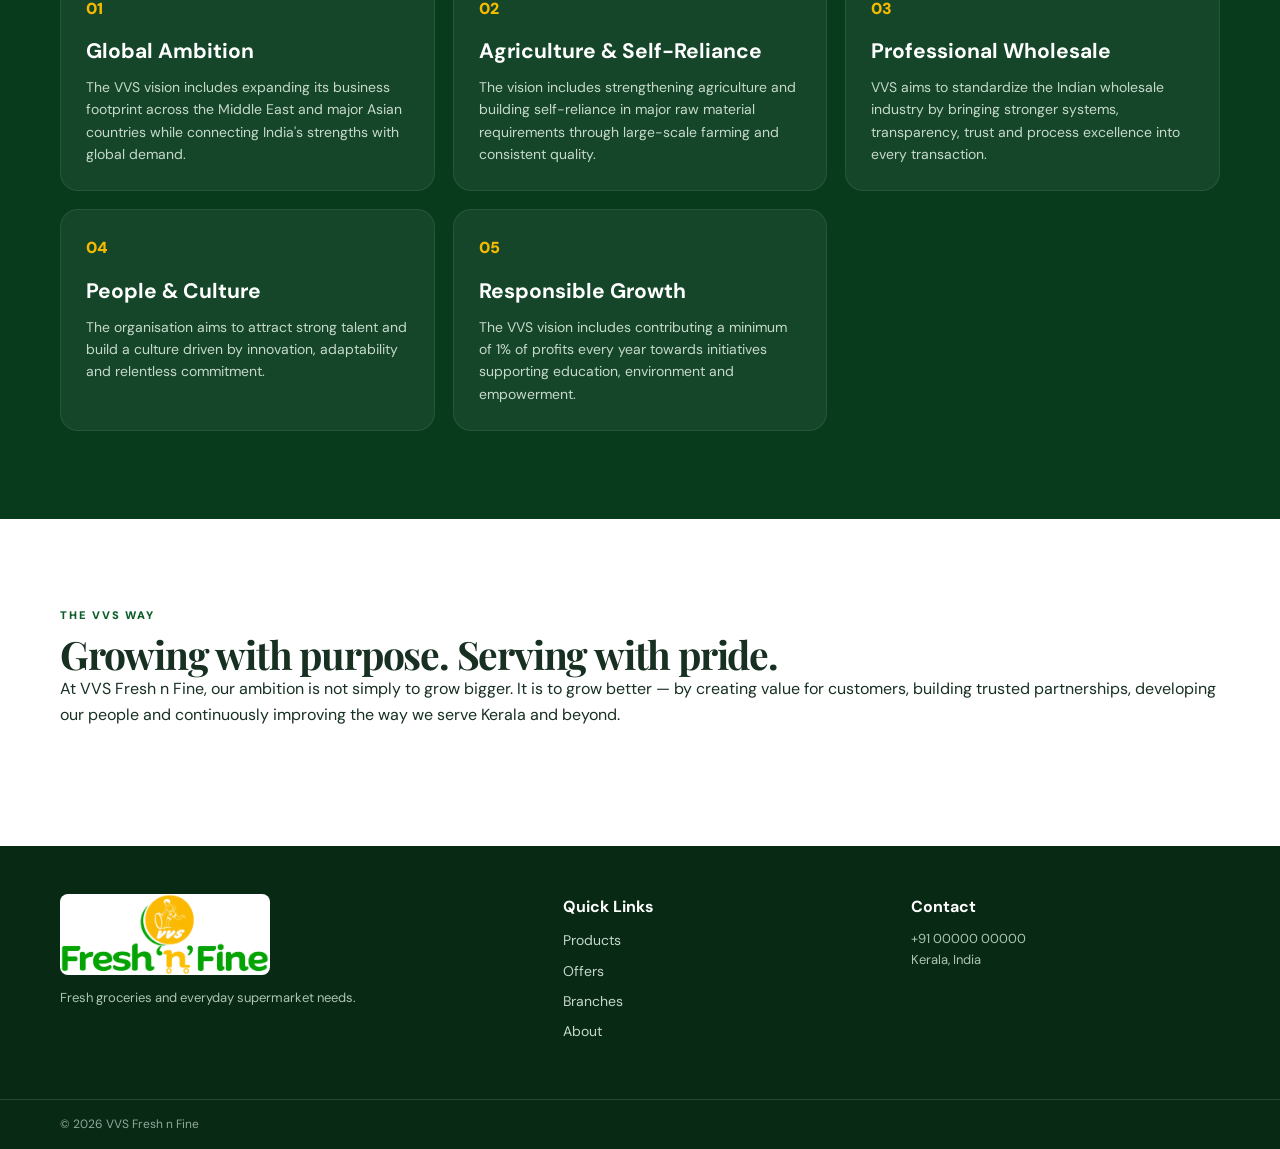
==== commit f9c32c1b: "Add files via upload" ====
--- a/about.html
+++ b/about.html
@@ -1,14 +1,351 @@
 <!DOCTYPE html>
-<html lang="en"><head><meta charset="UTF-8"><meta name="viewport" content="width=device-width, initial-scale=1.0"><meta name="description" content="About Fresh n Fine Supermarket."><title>Fresh n Fine | About</title><link rel="stylesheet" href="style.css"></head>
+<html lang="en">
+<head>
+  <meta charset="UTF-8">
+  <meta name="viewport" content="width=device-width, initial-scale=1.0">
+  <meta name="description" content="Learn about VVS Fresh n Fine, our journey, purpose, values and vision for the future.">
+  <title>VVS Fresh n Fine | About Us</title>
+  <link rel="stylesheet" href="style.css">
+</head>
+
 <body>
-<header class="header"><div class="container nav-wrap"><a class="brand" href="index.html"><img src="assets/fresh-n-fine-logo.png" alt="Fresh n Fine"></a><button class="menu-toggle" aria-label="Open navigation">☰</button><nav class="nav"><a href="index.html">Home</a><a href="products.html">Products</a><a href="offers.html">Offers</a><a href="branches.html">Branches</a><a href="privilege.html">Super 12 Club</a><a class="active" href="about.html">About</a><a class="nav-button" href="contact.html">Contact</a></nav></div></header>
-<main>
-<section class="page-hero"><div class="container"><span class="pill">THE BRAND</span><h1>Fresh n Fine, translated from store to screen.</h1><p>The branding deck positions Fresh n Fine as a supermarket identity built around a green and golden-yellow visual system, fresh produce, promotional communication, packaging, uniforms, vehicles and store signage. fileciteturn0file0L5-L9</p></div></section>
-<section class="section"><div class="container about-grid-new">
-<div><span class="section-kicker">BRAND DIRECTION</span><h2>Consistent everywhere customers meet the brand.</h2><p>The identity examples in the deck show the same logo used on store signage, packaging, uniforms, vehicles, trolleys and outdoor hoardings. fileciteturn0file0L22-L43</p><p>This website follows that same principle: the logo is prominent, the green/yellow palette is consistent, and promotional sections use the same visual emphasis.</p><div class="brand-swatches"><span><i class="swatch swatch-green"></i>Fresh Green</span><span><i class="swatch swatch-yellow"></i>Brand Yellow</span><span><i class="swatch swatch-dark"></i>Deep Green</span><span><i class="swatch swatch-cream"></i>Warm Cream</span></div></div>
-<div class="identity-card"><img src="assets/fresh-n-fine-logo.png" alt="Fresh n Fine logo"><span>SUPERMARKET IDENTITY</span><b>Fresh • Value • Convenience</b></div>
-</div></section>
-<section class="section section-dark"><div class="container"><div class="heading-row"><div><span class="section-kicker light">BRAND APPLICATIONS</span><h2>Digital design inspired by the identity deck</h2></div></div><div class="application-grid"><div><span>01</span><h3>Produce-led visuals</h3><p>Inspired by the organic/fruits-and-vegetables section shown in the deck. fileciteturn0file0L25-L26</p></div><div><span>02</span><h3>Promotional blocks</h3><p>Strong offer communication mirrors the in-store discount and “Buy 2 Get 1 Free” style shown in the deck. fileciteturn0file0L8-L9</p></div><div><span>03</span><h3>Unified identity</h3><p>The logo asset supplied for this website is now used throughout the header and footer.</p></div></div></div></section>
-</main>
-<footer class="footer"><div class="container footer-grid"><div><img src="assets/fresh-n-fine-logo.png" class="footer-logo" alt="Fresh n Fine"><p>Fresh groceries and everyday supermarket needs.</p></div><div><h4>Quick Links</h4><a href="products.html">Products</a><a href="offers.html">Offers</a><a href="branches.html">Branches</a></div><div><h4>Contact</h4><p>+91 00000 00000</p><p>Kerala, India</p></div></div><div class="footer-bottom"><div class="container">© <span id="year"></span> Fresh n Fine Supermarket</div></div></footer>
-<script src="script.js"></script></body></html>
+  <header class="header">
+    <div class="container nav-wrap">
+      <a class="brand" href="index.html">
+        <img src="assets/fresh-n-fine-logo.png" alt="VVS Fresh n Fine">
+      </a>
+      <button class="menu-toggle" aria-label="Open navigation">☰</button>
+      <nav class="nav">
+        <a href="index.html">Home</a>
+        <a href="products.html">Products</a>
+        <a href="offers.html">Offers</a>
+        <a href="branches.html">Branches</a>
+        <a href="privilege.html">Super 12 Club</a>
+        <a class="active" href="about.html">About</a>
+        <a class="nav-button" href="contact.html">Contact</a>
+      </nav>
+    </div>
+  </header>
+
+  <main>
+
+    <!-- ABOUT HERO -->
+    <section class="page-hero">
+      <div class="container">
+        <span class="pill">ABOUT VVS FRESH N FINE</span>
+        <h1>Creating Value. Building Trust. Making Life Better.</h1>
+        <p>
+          VVS Fresh n Fine began its journey in the wholesale segment with a clear
+          ambition — to challenge traditional ways of doing business and create a
+          more professional, transparent and customer-focused approach to the grocery
+          industry.
+        </p>
+        <p>
+          From its roots in wholesale, VVS Fresh n Fine has grown into both wholesale
+          and supermarket operations in Kerala, serving customers across different
+          segments with pride, reliability and better customer service.
+        </p>
+      </div>
+    </section>
+
+    <!-- OUR STORY -->
+    <section class="section">
+      <div class="container about-grid-new">
+        <div>
+          <span class="section-kicker">OUR STORY</span>
+          <h2>From wholesale beginnings to a growing retail and wholesale presence.</h2>
+
+          <p>
+            Our journey is built on the belief that the grocery business can be
+            managed differently — with stronger systems, better service, meaningful
+            relationships and a continuous focus on creating value.
+          </p>
+
+          <p>
+            Today, VVS Fresh n Fine brings together wholesale and supermarket retail,
+            serving everyday customer needs while building dependable relationships
+            with suppliers, employees, business partners and other stakeholders.
+          </p>
+
+          <p>
+            We believe that sustainable growth comes from serving people well,
+            improving continuously and creating value for everyone connected with
+            our business.
+          </p>
+        </div>
+
+        <div class="identity-card">
+          <img src="assets/fresh-n-fine-logo.png" alt="VVS Fresh n Fine logo">
+          <span>VVS FRESH N FINE</span>
+          <b>Wholesale • Retail • Value • Service</b>
+        </div>
+      </div>
+    </section>
+
+    <!-- CORE PURPOSE -->
+    <section class="section section-dark">
+      <div class="container">
+        <div class="heading-row">
+          <div>
+            <span class="section-kicker light">OUR CORE PURPOSE</span>
+            <h2>To make life better by creating value.</h2>
+          </div>
+        </div>
+
+        <div class="purpose-card">
+          <p class="purpose-quote">“To make life better by creating value.”</p>
+          <p>
+            This purpose guides the way we serve our customers, work with our
+            suppliers, support our people and build our business. For VVS, value
+            means creating meaningful and lasting benefits for everyone connected
+            with the organisation.
+          </p>
+        </div>
+      </div>
+    </section>
+
+    <!-- CORE VALUES -->
+    <section class="section">
+      <div class="container">
+        <div class="heading-row">
+          <div>
+            <span class="section-kicker">WHAT GUIDES US</span>
+            <h2>Our Core Values</h2>
+            <p>
+              Five principles shape the way we think, work, learn and grow.
+            </p>
+          </div>
+        </div>
+
+        <div class="application-grid">
+
+          <div>
+            <span>01</span>
+            <h3>Innovation &amp; Growth</h3>
+            <p>
+              We challenge the norm, welcome fresh ideas, use technology and
+              creativity to grow efficiently, and pursue consistent long-term growth.
+            </p>
+          </div>
+
+          <div>
+            <span>02</span>
+            <h3>Teamwork</h3>
+            <p>
+              We believe in winning as one team, supporting our teammates,
+              respecting different strengths and building relationships based
+              on trust.
+            </p>
+          </div>
+
+          <div>
+            <span>03</span>
+            <h3>Adaptability</h3>
+            <p>
+              We remain agile in a fast-moving world, anticipate trends, embrace
+              change and transform challenges into opportunities for progress.
+            </p>
+          </div>
+
+          <div>
+            <span>04</span>
+            <h3>Dedication &amp; Commitment</h3>
+            <p>
+              We take ownership of outcomes, remain focused on long-term goals
+              and complete what we start with integrity, passion and quality.
+            </p>
+          </div>
+
+          <div>
+            <span>05</span>
+            <h3>Continuous Learning</h3>
+            <p>
+              We share knowledge, develop our skills, embrace a growth mindset
+              and make learning and improvement a daily practice.
+            </p>
+          </div>
+
+        </div>
+      </div>
+    </section>
+
+    <!-- STAKEHOLDERS -->
+    <section class="section section-soft">
+      <div class="container">
+        <div class="heading-row">
+          <div>
+            <span class="section-kicker">OUR COMMITMENT</span>
+            <h2>Creating value for every stakeholder.</h2>
+          </div>
+        </div>
+
+        <div class="about-grid-new">
+
+          <div>
+            <h3>Our Customers</h3>
+            <p>
+              We are committed to providing quality products, convenience,
+              dependable service and a better shopping experience for every
+              customer we serve.
+            </p>
+          </div>
+
+          <div>
+            <h3>Our Suppliers &amp; Partners</h3>
+            <p>
+              We value our suppliers and business partners and aim to build
+              professional, transparent, trusted and mutually beneficial
+              relationships.
+            </p>
+          </div>
+
+          <div>
+            <h3>Our People</h3>
+            <p>
+              We encourage teamwork, ownership, learning and personal growth,
+              creating an environment where people can grow together with the
+              organisation.
+            </p>
+          </div>
+
+          <div>
+            <h3>Society</h3>
+            <p>
+              The wider VVS vision includes a commitment to contribute to society
+              through initiatives supporting education, environment and empowerment.
+            </p>
+          </div>
+
+        </div>
+      </div>
+    </section>
+
+    <!-- FUTURE VISION -->
+    <section class="section section-dark">
+      <div class="container">
+
+        <div class="heading-row">
+          <div>
+            <span class="section-kicker light">ENVISIONED FUTURE</span>
+            <h2>A bigger vision for a better future.</h2>
+          </div>
+        </div>
+
+        <div class="future-highlight">
+          <span>BHAG — BIG HAIRY AUDACIOUS GOAL</span>
+          <h3>
+            “To become a ₹5000 crores company and make life better for 5 million
+            people by 2036.”
+          </h3>
+        </div>
+
+        <div class="application-grid">
+
+          <div>
+            <span>01</span>
+            <h3>Global Ambition</h3>
+            <p>
+              The VVS vision includes expanding its business footprint across
+              the Middle East and major Asian countries while connecting India's
+              strengths with global demand.
+            </p>
+          </div>
+
+          <div>
+            <span>02</span>
+            <h3>Agriculture &amp; Self-Reliance</h3>
+            <p>
+              The vision includes strengthening agriculture and building
+              self-reliance in major raw material requirements through
+              large-scale farming and consistent quality.
+            </p>
+          </div>
+
+          <div>
+            <span>03</span>
+            <h3>Professional Wholesale</h3>
+            <p>
+              VVS aims to standardize the Indian wholesale industry by bringing
+              stronger systems, transparency, trust and process excellence into
+              every transaction.
+            </p>
+          </div>
+
+          <div>
+            <span>04</span>
+            <h3>People &amp; Culture</h3>
+            <p>
+              The organisation aims to attract strong talent and build a culture
+              driven by innovation, adaptability and relentless commitment.
+            </p>
+          </div>
+
+          <div>
+            <span>05</span>
+            <h3>Responsible Growth</h3>
+            <p>
+              The VVS vision includes contributing a minimum of 1% of profits
+              every year towards initiatives supporting education, environment
+              and empowerment.
+            </p>
+          </div>
+
+        </div>
+      </div>
+    </section>
+
+    <!-- CLOSING -->
+    <section class="section">
+      <div class="container">
+        <div class="heading-row">
+          <div>
+            <span class="section-kicker">THE VVS WAY</span>
+            <h2>Growing with purpose. Serving with pride.</h2>
+            <p>
+              At VVS Fresh n Fine, our ambition is not simply to grow bigger.
+              It is to grow better — by creating value for customers, building
+              trusted partnerships, developing our people and continuously
+              improving the way we serve Kerala and beyond.
+            </p>
+          </div>
+        </div>
+      </div>
+    </section>
+
+  </main>
+
+  <footer class="footer">
+    <div class="container footer-grid">
+
+      <div>
+        <img src="assets/fresh-n-fine-logo.png" class="footer-logo"
+             alt="VVS Fresh n Fine logo">
+        <p>Fresh groceries and everyday supermarket needs.</p>
+      </div>
+
+      <div>
+        <h4>Quick Links</h4>
+        <a href="products.html">Products</a>
+        <a href="offers.html">Offers</a>
+        <a href="branches.html">Branches</a>
+        <a href="about.html">About</a>
+      </div>
+
+      <div>
+        <h4>Contact</h4>
+        <p>+91 00000 00000</p>
+        <p>Kerala, India</p>
+      </div>
+
+    </div>
+
+    <div class="footer-bottom">
+      <div class="container">
+        © <span id="year"></span> VVS Fresh n Fine
+      </div>
+    </div>
+  </footer>
+
+  <script src="script.js"></script>
+</body>
+</html>
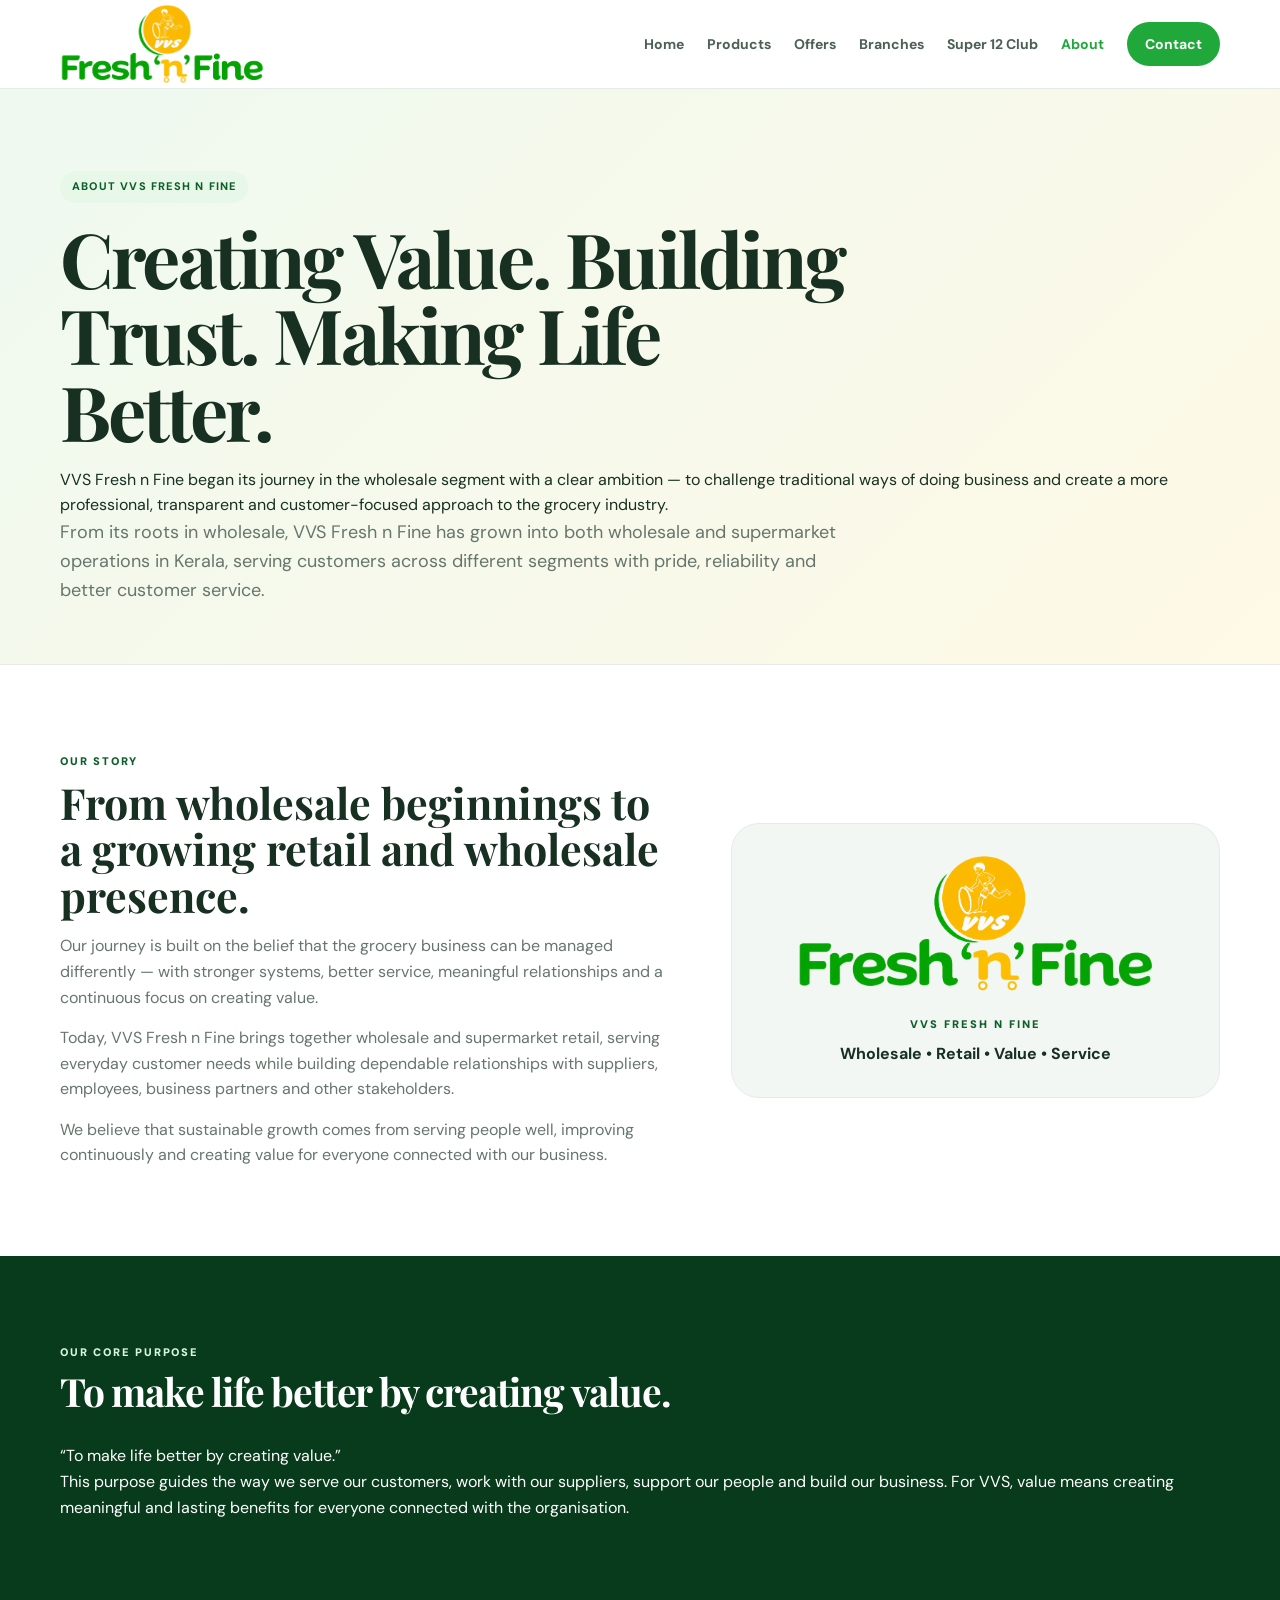
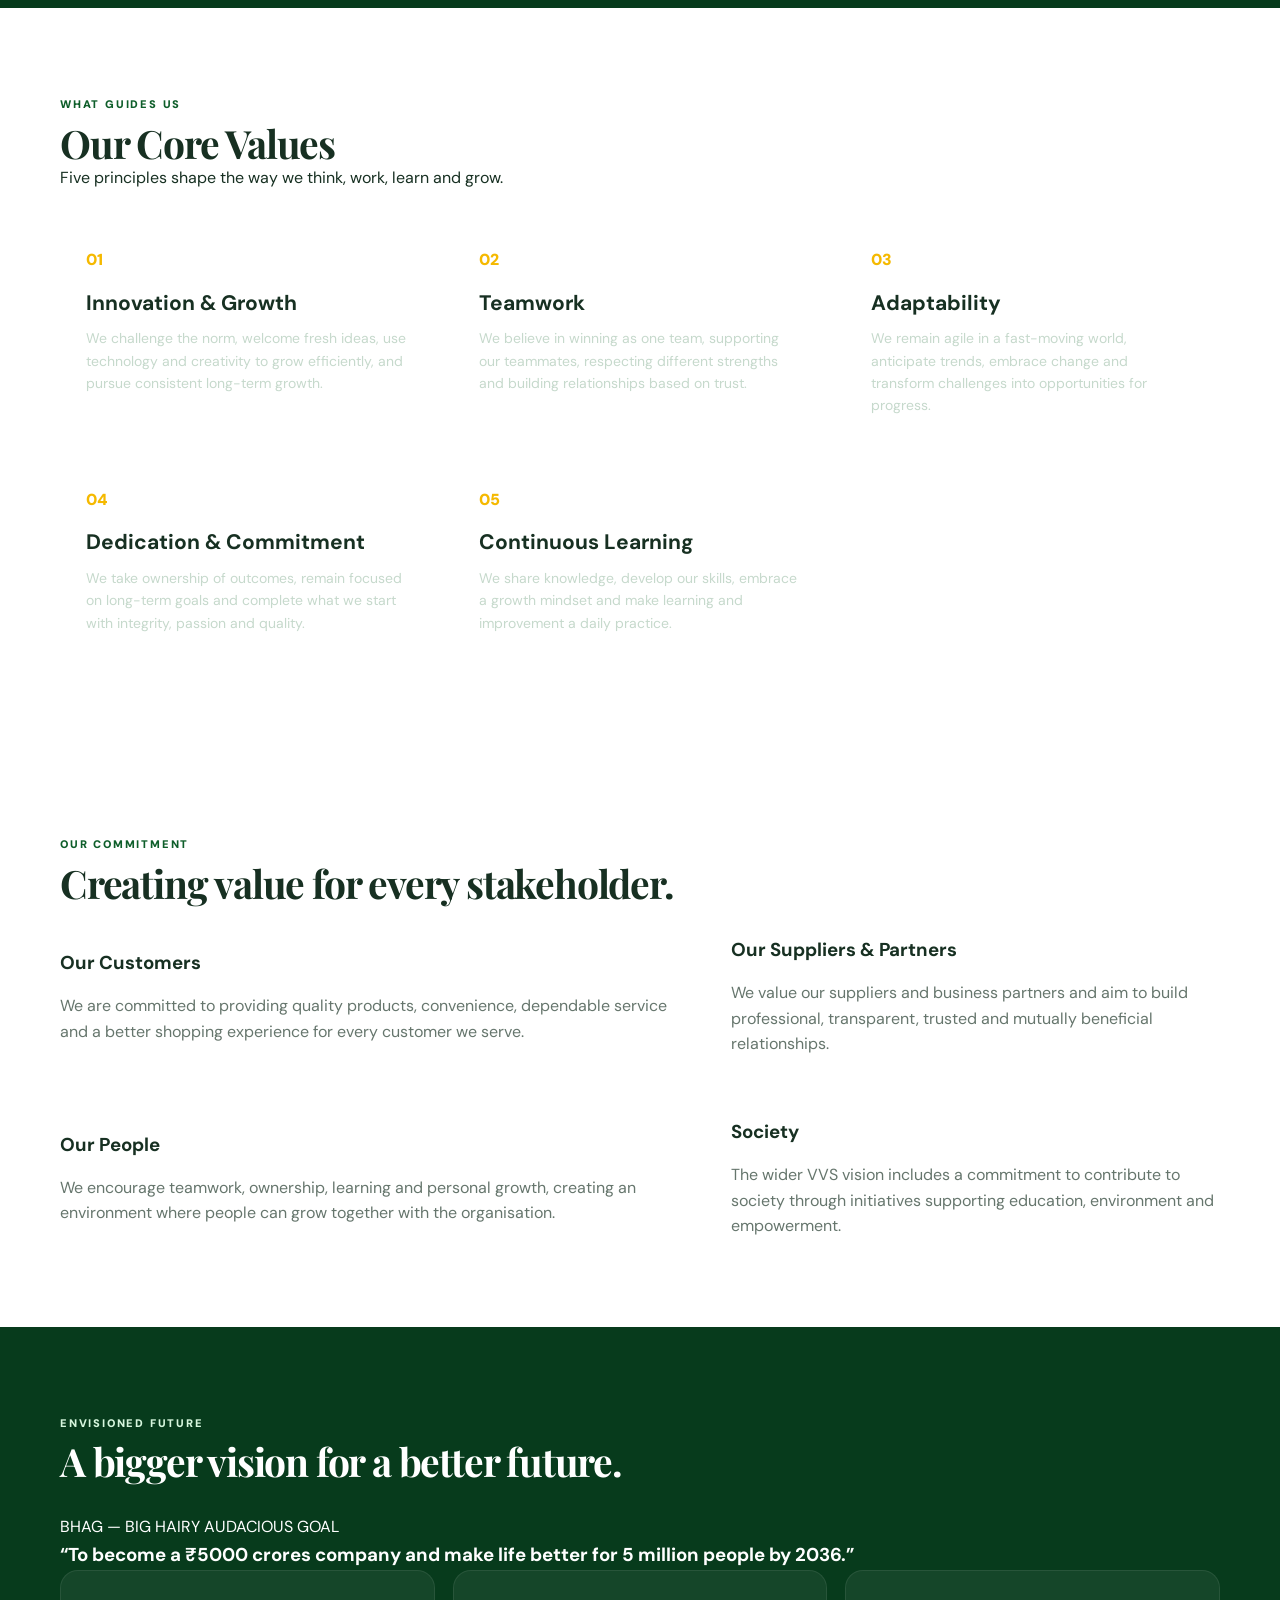
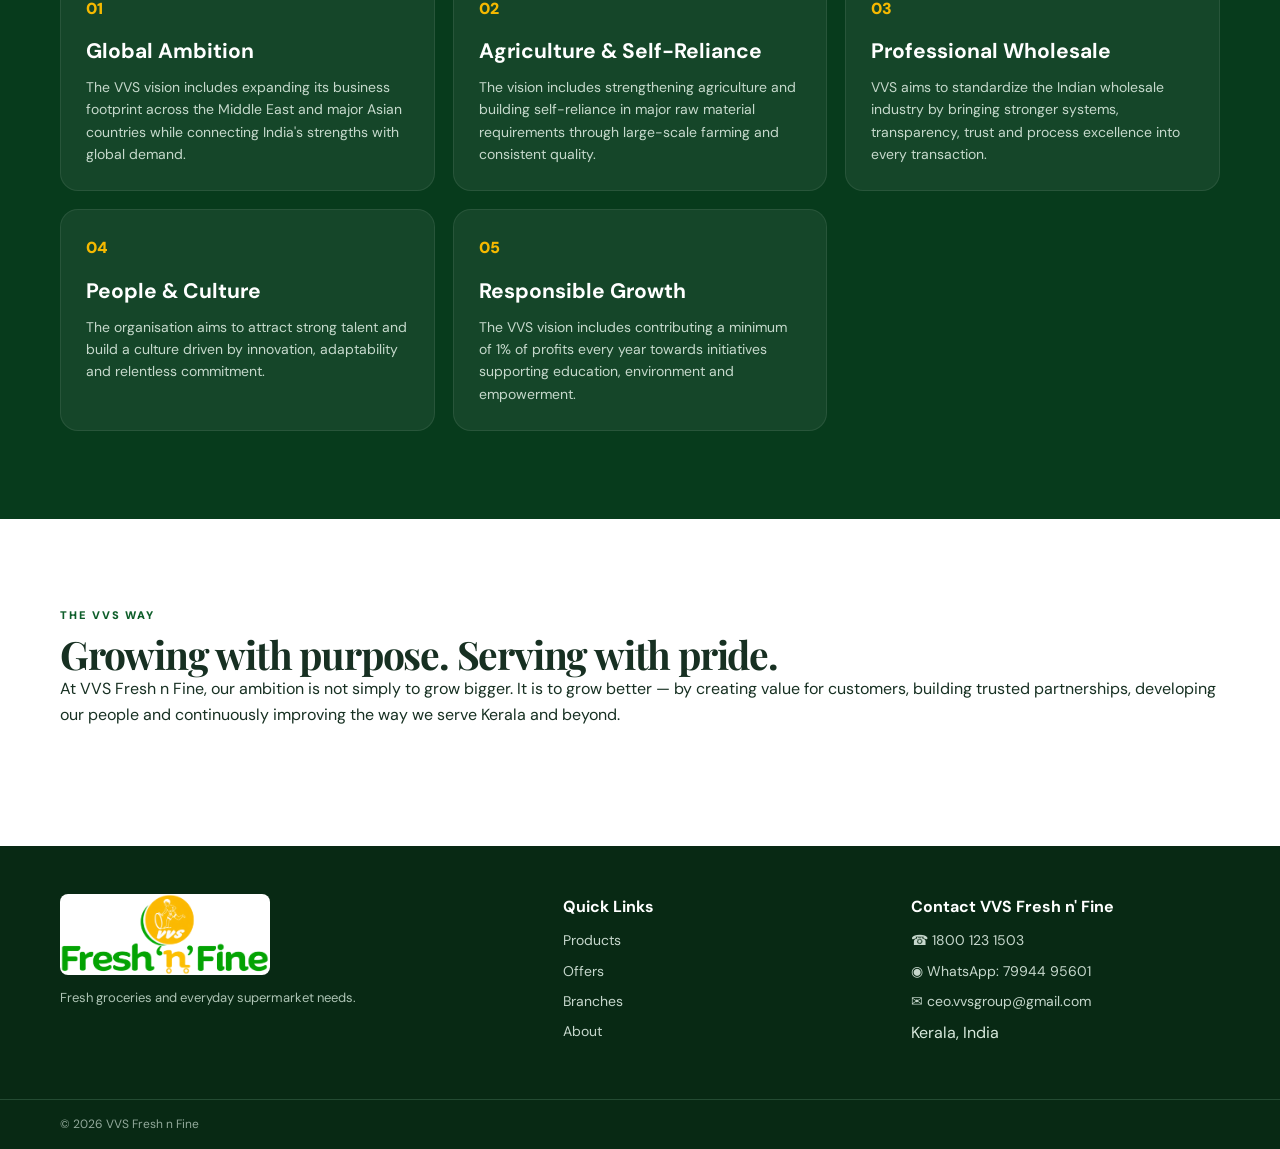
==== commit 8db4f8d5: "Update about.html" ====
--- a/about.html
+++ b/about.html
@@ -331,11 +331,15 @@
         <a href="about.html">About</a>
       </div>
 
-      <div>
-        <h4>Contact</h4>
-        <p>+91 00000 00000</p>
-        <p>Kerala, India</p>
-      </div>
+    <div>
+      <h4>Contact VVS Fresh n' Fine</h4>
+      <div class="footer-contact">
+        <a href="tel:18001231503">☎ 1800 123 1503</a>
+        <a href="https://wa.me/917994495601" target="_blank" rel="noopener">◉ WhatsApp: 79944 95601</a>
+        <a href="mailto:ceo.vvsgroup@gmail.com">✉ ceo.vvsgroup@gmail.com</a>
+        <span>Kerala, India</span>
+      </div>
+    </div>
 
     </div>
 
